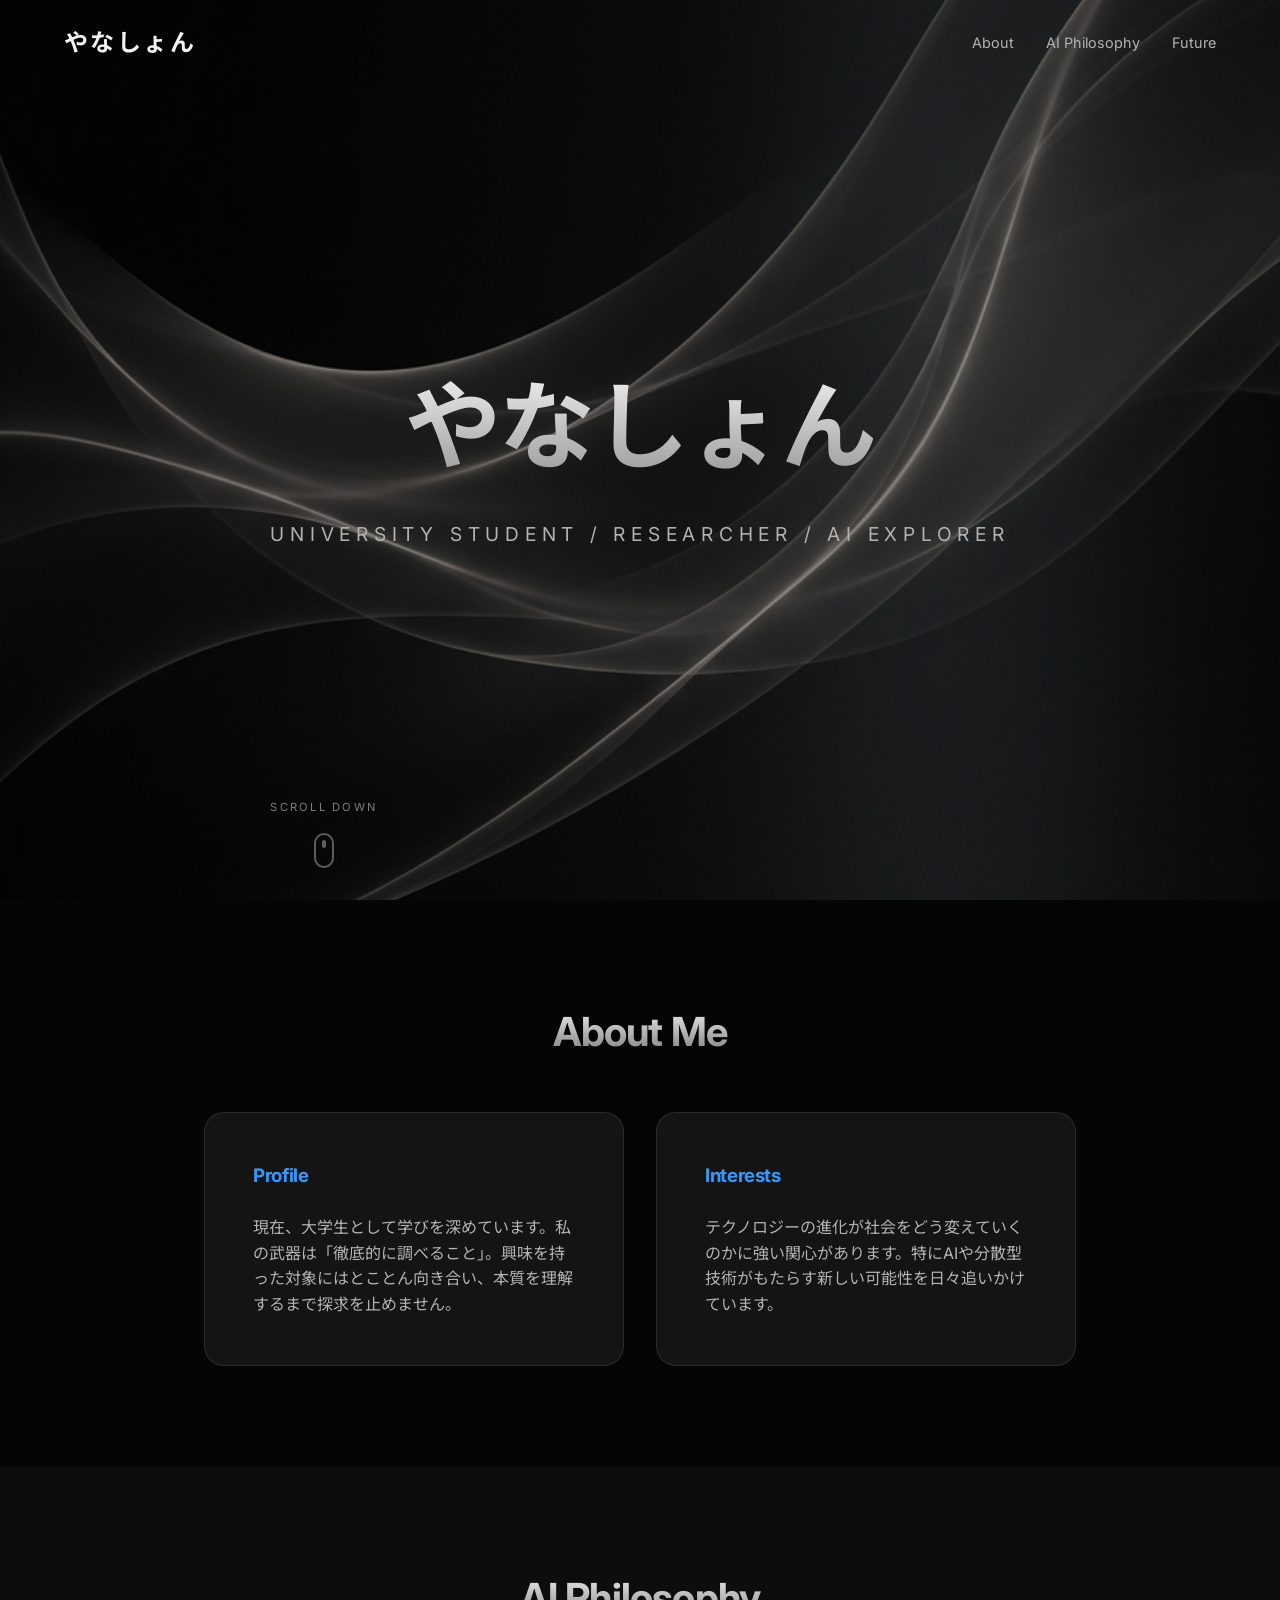
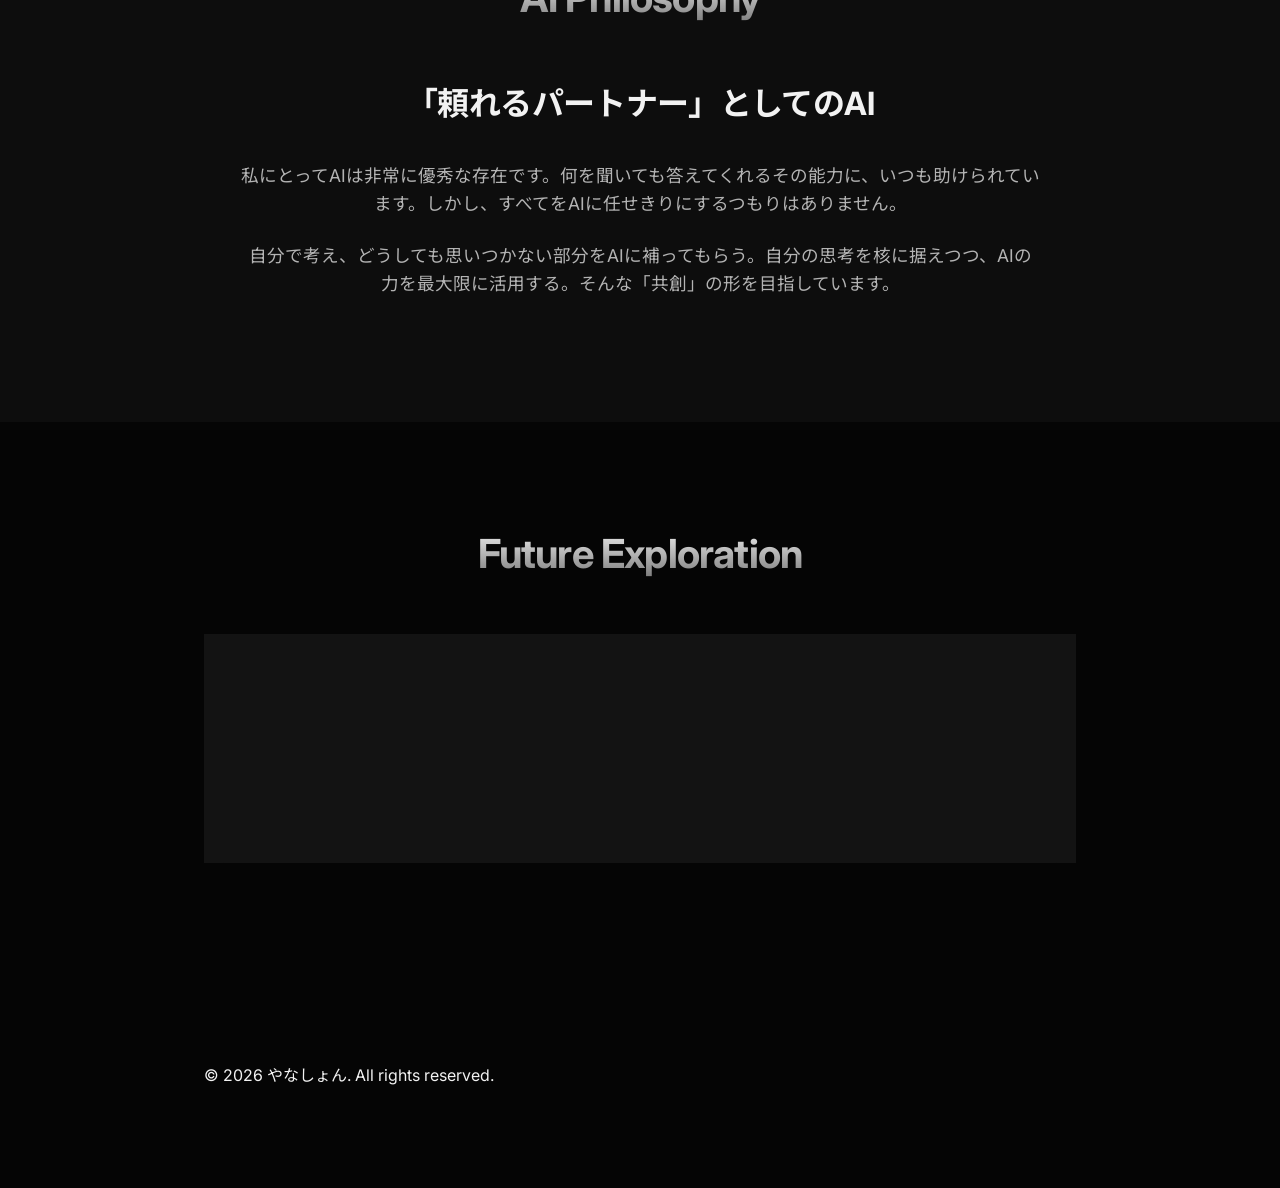
==== index.html @ 20ae2f58 "Initial commit" ====
<!DOCTYPE html>
<html lang="ja">
<head>
    <meta charset="UTF-8">
    <meta name="viewport" content="width=device-width, initial-scale=1.0">
    <title>やなしょん | Official Portfolio</title>
    <meta name="description" content="大学生「やなしょん」のポートフォリオサイト。AIとの向き合い方やWeb3への探求心について。">
    <link rel="preconnect" href="https://fonts.googleapis.com">
    <link rel="preconnect" href="https://fonts.gstatic.com" crossorigin>
    <link href="https://fonts.googleapis.com/css2?family=Inter:wght@300;400;700&family=Noto+Sans+JP:wght@300;400;700&display=swap" rel="stylesheet">
    <link rel="stylesheet" href="style.css">
</head>
<body>
    <header id="header">
        <nav>
            <div class="logo">やなしょん</div>
            <ul>
                <li><a href="#about">About</a></li>
                <li><a href="#ai">AI Philosophy</a></li>
                <li><a href="#future">Future</a></li>
            </ul>
        </nav>
    </header>

    <main>
        <section id="hero">
            <div class="hero-content">
                <h1 class="reveal-text">やなしょん</h1>
                <p class="subtitle">University Student / Researcher / AI Explorer</p>
                <div class="scroll-indicator">
                    <span>Scroll Down</span>
                    <div class="mouse"></div>
                </div>
            </div>
            <div class="hero-bg"></div>
        </section>

        <section id="about" class="container">
            <div class="content-wrapper">
                <h2 class="section-title">About Me</h2>
                <div class="grid">
                    <div class="card fade-up">
                        <h3>Profile</h3>
                        <p>現在、大学生として学びを深めています。私の武器は「徹底的に調べること」。興味を持った対象にはとことん向き合い、本質を理解するまで探求を止めません。</p>
                    </div>
                    <div class="card fade-up">
                        <h3>Interests</h3>
                        <p>テクノロジーの進化が社会をどう変えていくのかに強い関心があります。特にAIや分散型技術がもたらす新しい可能性を日々追いかけています。</p>
                    </div>
                </div>
            </div>
        </section>

        <section id="ai" class="full-width-dark">
            <div class="container">
                <h2 class="section-title">AI Philosophy</h2>
                <div class="philosophy-content">
                    <div class="text-block fade-in">
                        <h3>「頼れるパートナー」としてのAI</h3>
                        <p>私にとってAIは非常に優秀な存在です。何を聞いても答えてくれるその能力に、いつも助けられています。しかし、すべてをAIに任せきりにするつもりはありません。</p>
                        <p>自分で考え、どうしても思いつかない部分をAIに補ってもらう。自分の思考を核に据えつつ、AIの力を最大限に活用する。そんな「共創」の形を目指しています。</p>
                    </div>
                </div>
            </div>
        </section>

        <section id="future" class="container">
            <div class="content-wrapper">
                <h2 class="section-title">Future Exploration</h2>
                <div class="future-grid">
                    <div class="card glass fade-up">
                        <h3>Web3への挑戦</h3>
                        <p>Web3についてはまだ知らないことばかりです。しかし、この講義を通じてその深淵に触れ、理解を深めていきたいと考えています。</p>
                        <p>分散型の未来がどのような価値を創造するのか、自分の目で確かめ、探求していきます。</p>
                    </div>
                </div>
            </div>
        </section>
    </main>

    <footer>
        <div class="container">
            <p>&copy; 2026 やなしょん. All rights reserved.</p>
        </div>
    </footer>

    <script src="script.js"></script>
</body>
</html>
---- style.css ----
:root {
    /* Color Palette - HSL for better control */
    --bg-black: hsl(0, 0%, 2%);
    --bg-dark: hsl(0, 0%, 5%);
    --bg-card: hsl(0, 0%, 8%);
    --text-primary: hsl(0, 0%, 95%);
    --text-secondary: hsl(0, 0%, 70%);
    --accent: hsl(210, 100%, 60%);
    --glass-bg: hsla(0, 0%, 10%, 0.7);
    --glass-border: hsla(0, 0%, 100%, 0.1);
    
    /* Transitions */
    --transition-smooth: all 0.6s cubic-bezier(0.16, 1, 0.3, 1);
}

* {
    margin: 0;
    padding: 0;
    box-sizing: border-box;
}

html {
    scroll-behavior: smooth;
}

body {
    background-color: var(--bg-black);
    color: var(--text-primary);
    font-family: 'Inter', 'Noto Sans JP', sans-serif;
    line-height: 1.6;
    overflow-x: hidden;
}

/* Typography */
h1, h2, h3 {
    font-weight: 700;
    letter-spacing: -0.02em;
}

.section-title {
    font-size: 2.5rem;
    margin-bottom: 3rem;
    text-align: center;
    background: linear-gradient(180deg, #fff 0%, rgba(255,255,255,0.4) 100%);
    -webkit-background-clip: text;
    -webkit-text-fill-color: transparent;
}

/* Header */
header {
    position: fixed;
    top: 0;
    width: 100%;
    padding: 1.5rem 5%;
    z-index: 1000;
    transition: var(--transition-smooth);
}

header.scrolled {
    background: var(--glass-bg);
    backdrop-filter: blur(20px);
    padding: 1rem 5%;
    border-bottom: 1px solid var(--glass-border);
}

nav {
    display: flex;
    justify-content: space-between;
    align-items: center;
    max-width: 1200px;
    margin: 0 auto;
}

.logo {
    font-size: 1.5rem;
    font-weight: 700;
    letter-spacing: 0.1em;
}

nav ul {
    display: flex;
    list-style: none;
    gap: 2rem;
}

nav a {
    text-decoration: none;
    color: var(--text-secondary);
    font-size: 0.9rem;
    font-weight: 400;
    transition: var(--transition-smooth);
}

nav a:hover {
    color: var(--text-primary);
}

/* Hero Section */
#hero {
    height: 100vh;
    display: flex;
    align-items: center;
    justify-content: center;
    position: relative;
    overflow: hidden;
}

.hero-bg {
    position: absolute;
    top: 0;
    left: 0;
    width: 100%;
    height: 100%;
    background-image: url('assets/hero-bg.png');
    background-size: cover;
    background-position: center;
    opacity: 0.6;
    z-index: -1;
    transform: scale(1.1);
    transition: transform 10s ease-out;
}

#hero:hover .hero-bg {
    transform: scale(1.0);
}

.hero-content {
    text-align: center;
    z-index: 1;
}

#hero h1 {
    font-size: 6rem;
    margin-bottom: 1rem;
    background: linear-gradient(to bottom, #fff, #888);
    -webkit-background-clip: text;
    -webkit-text-fill-color: transparent;
    opacity: 0;
    transform: translateY(30px);
    animation: fadeInUp 1.2s forwards 0.5s;
}

.subtitle {
    font-size: 1.2rem;
    color: var(--text-secondary);
    letter-spacing: 0.3em;
    text-transform: uppercase;
    opacity: 0;
    transform: translateY(20px);
    animation: fadeInUp 1.2s forwards 0.8s;
}

/* Scroll Indicator */
.scroll-indicator {
    position: absolute;
    bottom: 2rem;
    display: flex;
    flex-direction: column;
    align-items: center;
    gap: 1rem;
    opacity: 0.5;
}

.scroll-indicator span {
    font-size: 0.7rem;
    letter-spacing: 0.2em;
    text-transform: uppercase;
}

.mouse {
    width: 20px;
    height: 35px;
    border: 2px solid var(--text-secondary);
    border-radius: 10px;
    position: relative;
}

.mouse::after {
    content: '';
    position: absolute;
    top: 5px;
    left: 50%;
    transform: translateX(-50%);
    width: 4px;
    height: 8px;
    background: var(--text-secondary);
    border-radius: 2px;
    animation: scroll 2s infinite;
}

/* Layout */
.container {
    max-width: 1000px;
    margin: 0 auto;
    padding: 100px 5%;
}

.grid {
    display: grid;
    grid-template-columns: repeat(auto-fit, minmax(300px, 1fr));
    gap: 2rem;
}

.card {
    background: var(--bg-card);
    padding: 3rem;
    border-radius: 20px;
    border: 1px solid var(--glass-border);
    transition: var(--transition-smooth);
}

.card:hover {
    transform: translateY(-10px);
    border-color: var(--accent);
    box-shadow: 0 20px 40px rgba(0,0,0,0.4);
}

.card h3 {
    margin-bottom: 1.5rem;
    color: var(--accent);
}

.card p {
    color: var(--text-secondary);
}

/* AI Philosophy Section */
.full-width-dark {
    background-color: var(--bg-dark);
    position: relative;
}

.philosophy-content {
    max-width: 800px;
    margin: 0 auto;
}

.text-block {
    text-align: center;
}

.text-block h3 {
    font-size: 2rem;
    margin-bottom: 2rem;
}

.text-block p {
    font-size: 1.1rem;
    margin-bottom: 1.5rem;
    color: var(--text-secondary);
}

/* Future Section (Glassmorphism) */
.glass {
    background: var(--glass-bg);
    backdrop-filter: blur(20px);
}

/* Animations */
@keyframes fadeInUp {
    to {
        opacity: 1;
        transform: translateY(0);
    }
}

@keyframes scroll {
    0% { transform: translate(-50%, 0); opacity: 1; }
    100% { transform: translate(-50%, 20px); opacity: 0; }
}

.fade-up {
    opacity: 0;
    transform: translateY(30px);
    transition: var(--transition-smooth);
}

.fade-up.visible {
    opacity: 1;
    transform: translateY(0);
}

/* Responsive */
@media (max-width: 768px) {
    #hero h1 { font-size: 3.5rem; }
    .container { padding: 60px 5%; }
}
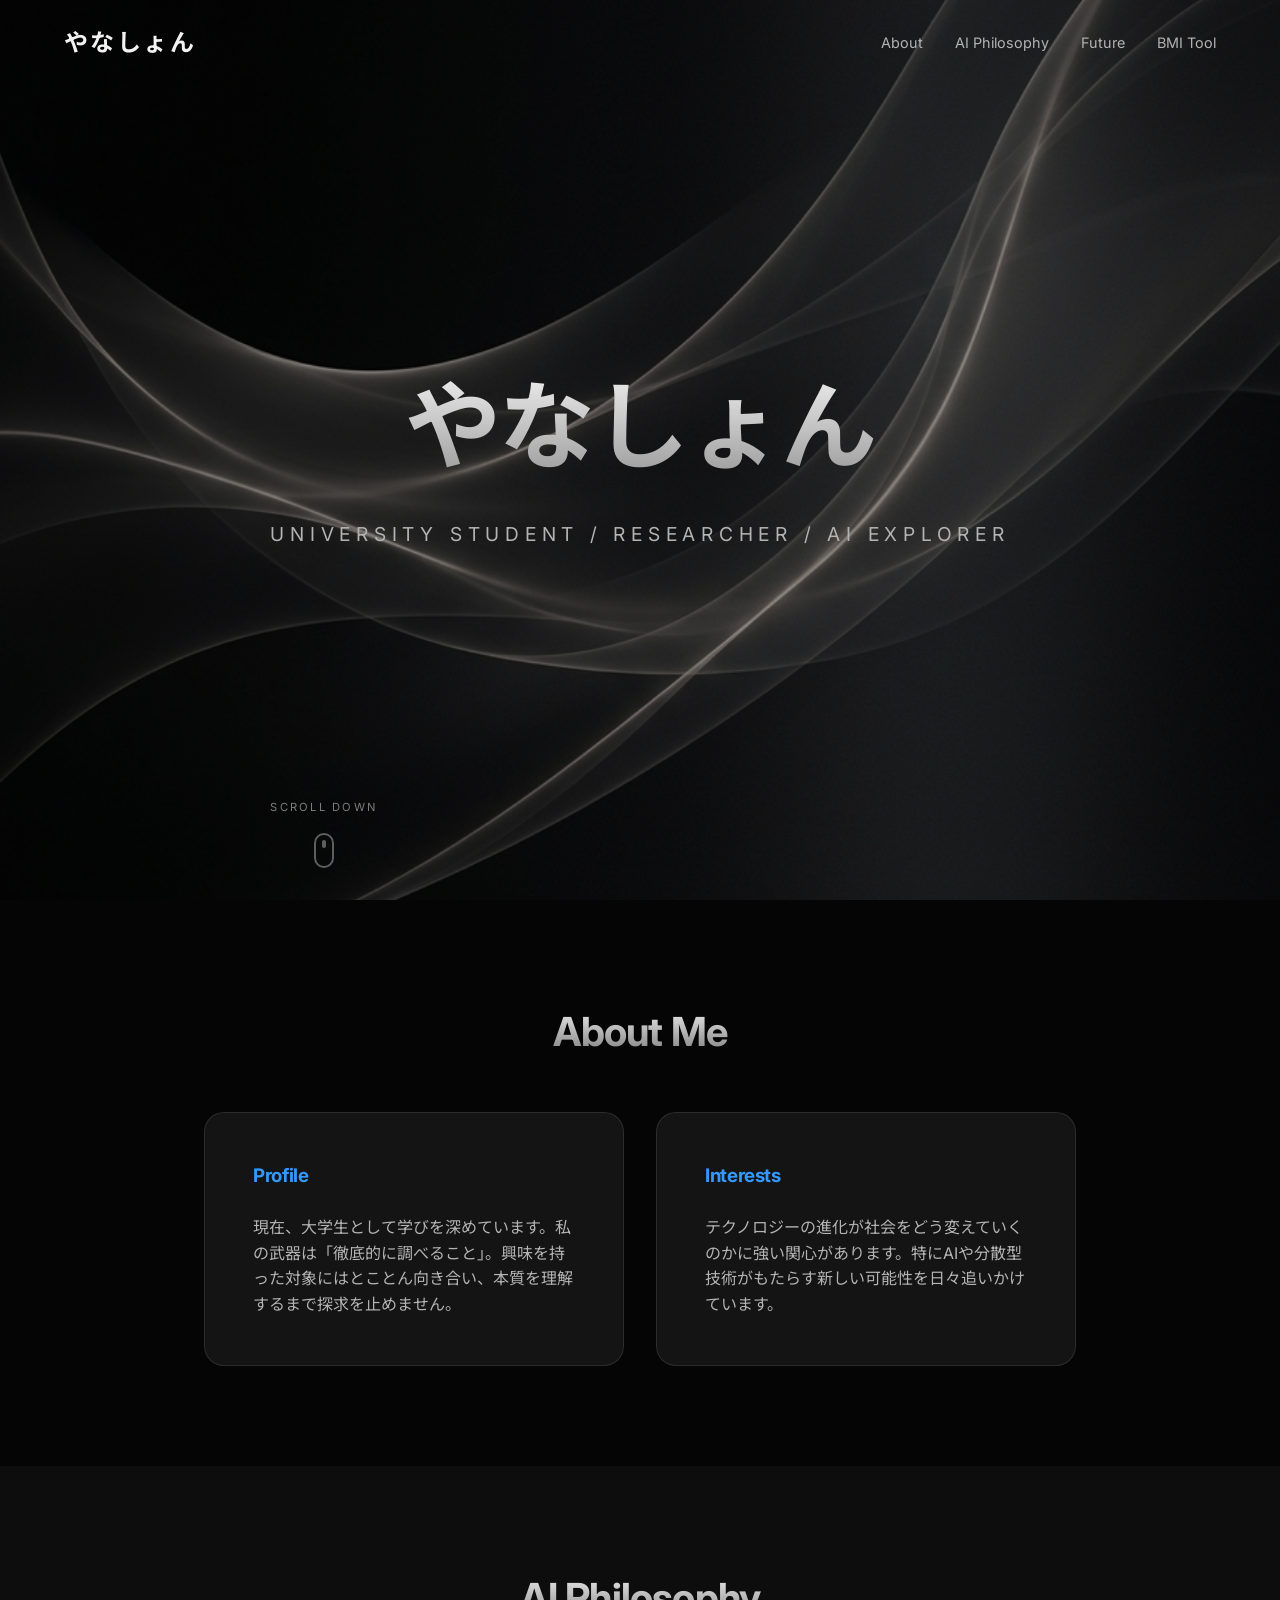
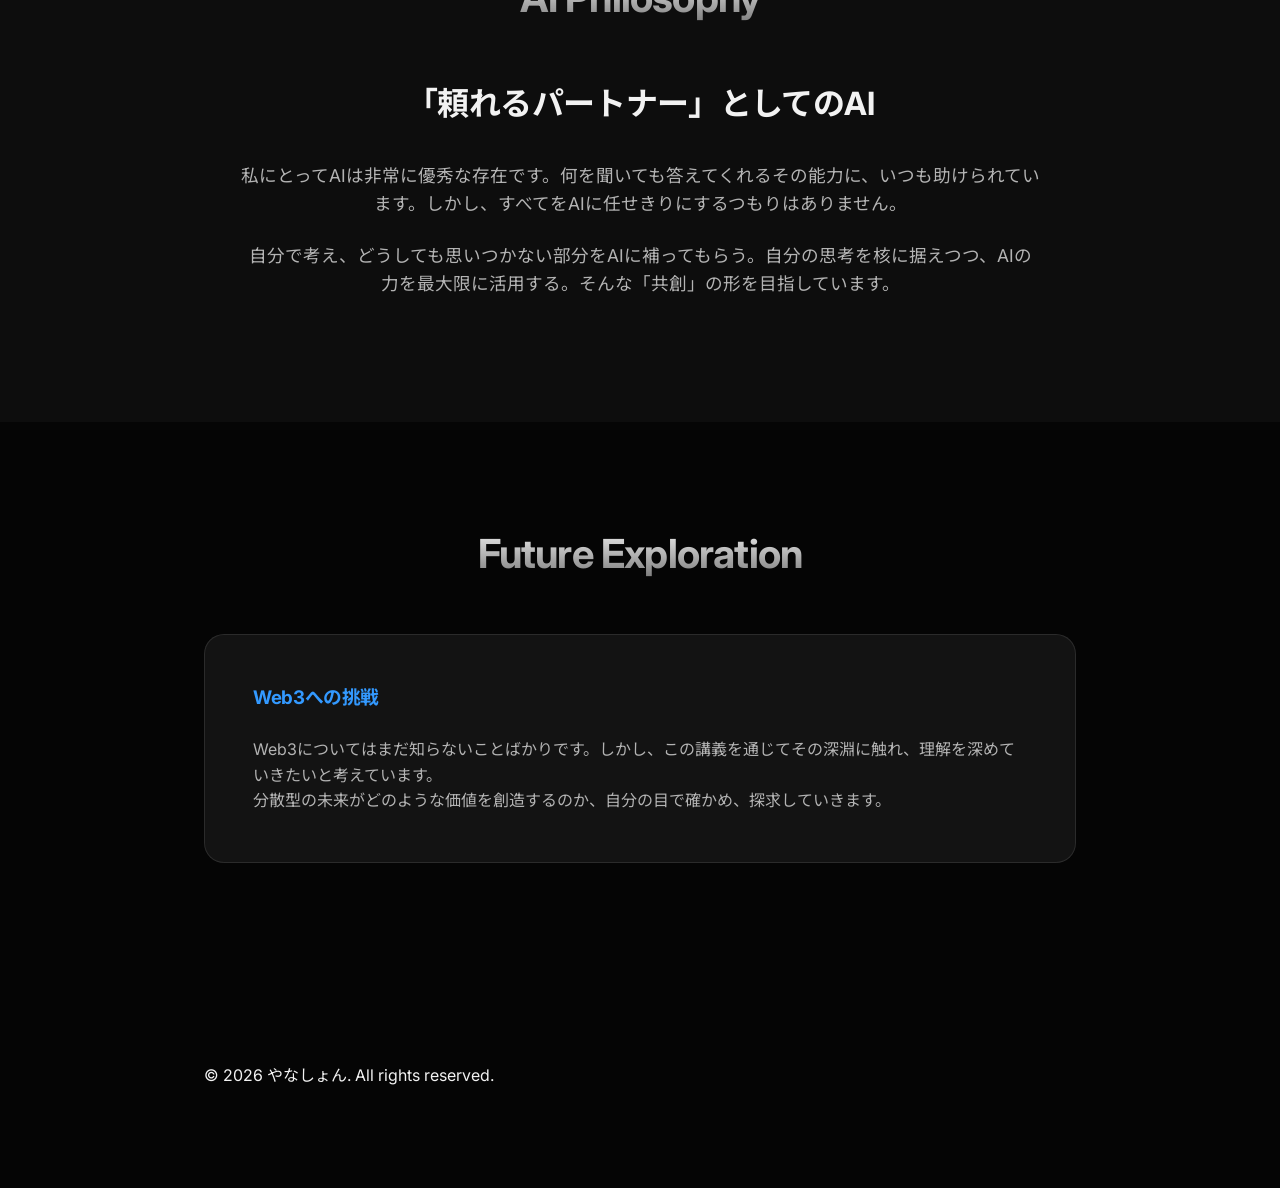
==== commit 2de8e737: "Add BMI Calculator tool" ====
--- a/index.html
+++ b/index.html
@@ -18,6 +18,7 @@
                 <li><a href="#about">About</a></li>
                 <li><a href="#ai">AI Philosophy</a></li>
                 <li><a href="#future">Future</a></li>
+                <li><a href="bmi.html">BMI Tool</a></li>
             </ul>
         </nav>
     </header>
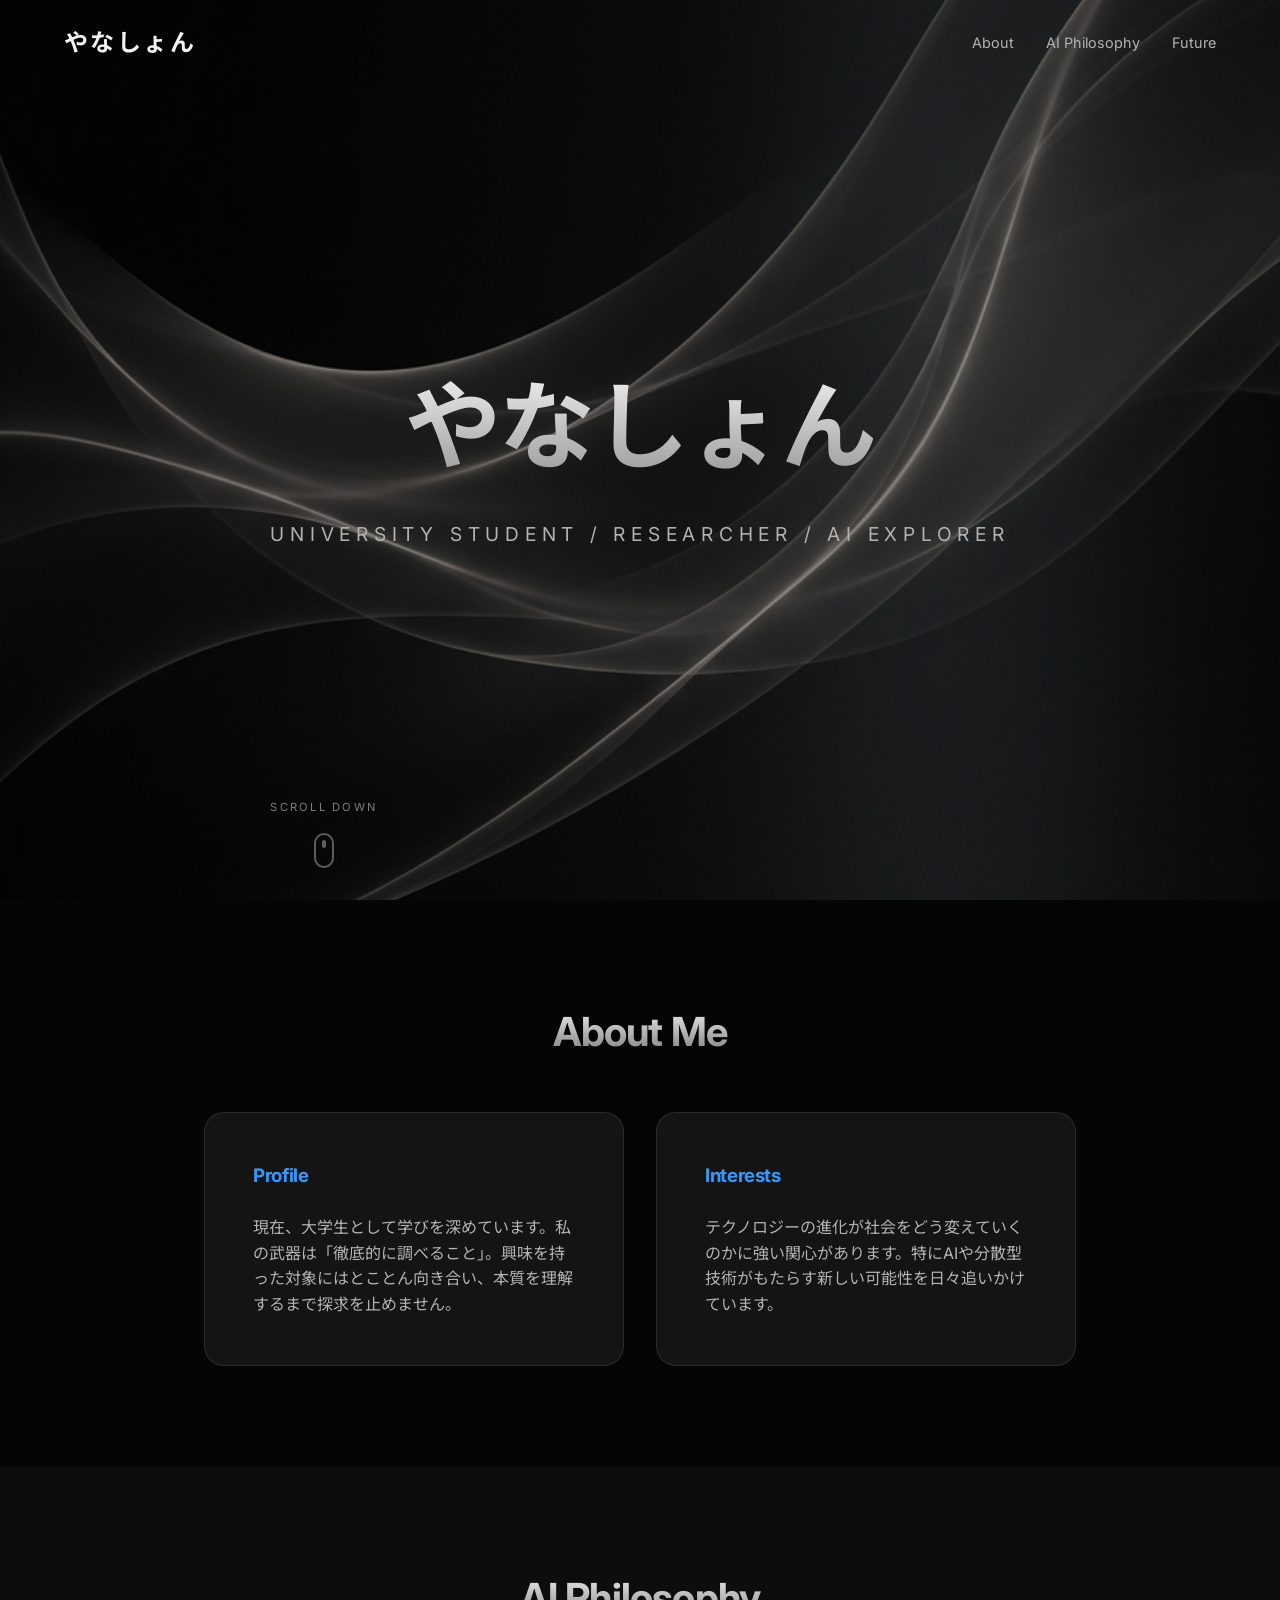
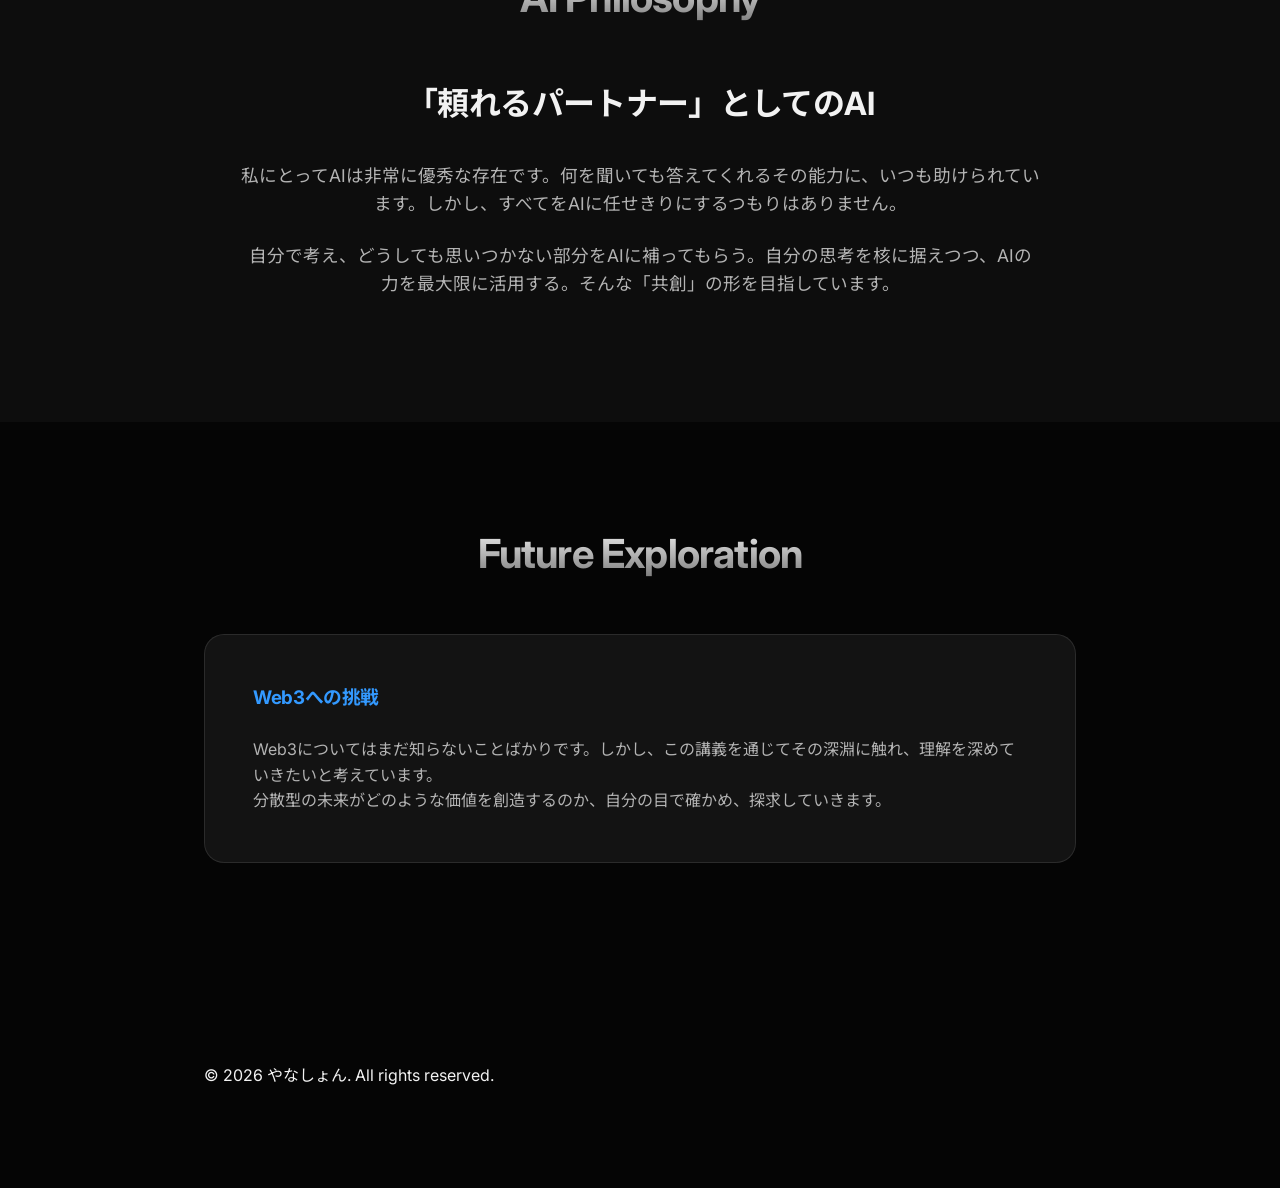
==== commit a425cb8d: "Remove BMI tool to separate repository" ====
--- a/index.html
+++ b/index.html
@@ -18,7 +18,6 @@
                 <li><a href="#about">About</a></li>
                 <li><a href="#ai">AI Philosophy</a></li>
                 <li><a href="#future">Future</a></li>
-                <li><a href="bmi.html">BMI Tool</a></li>
             </ul>
         </nav>
     </header>
